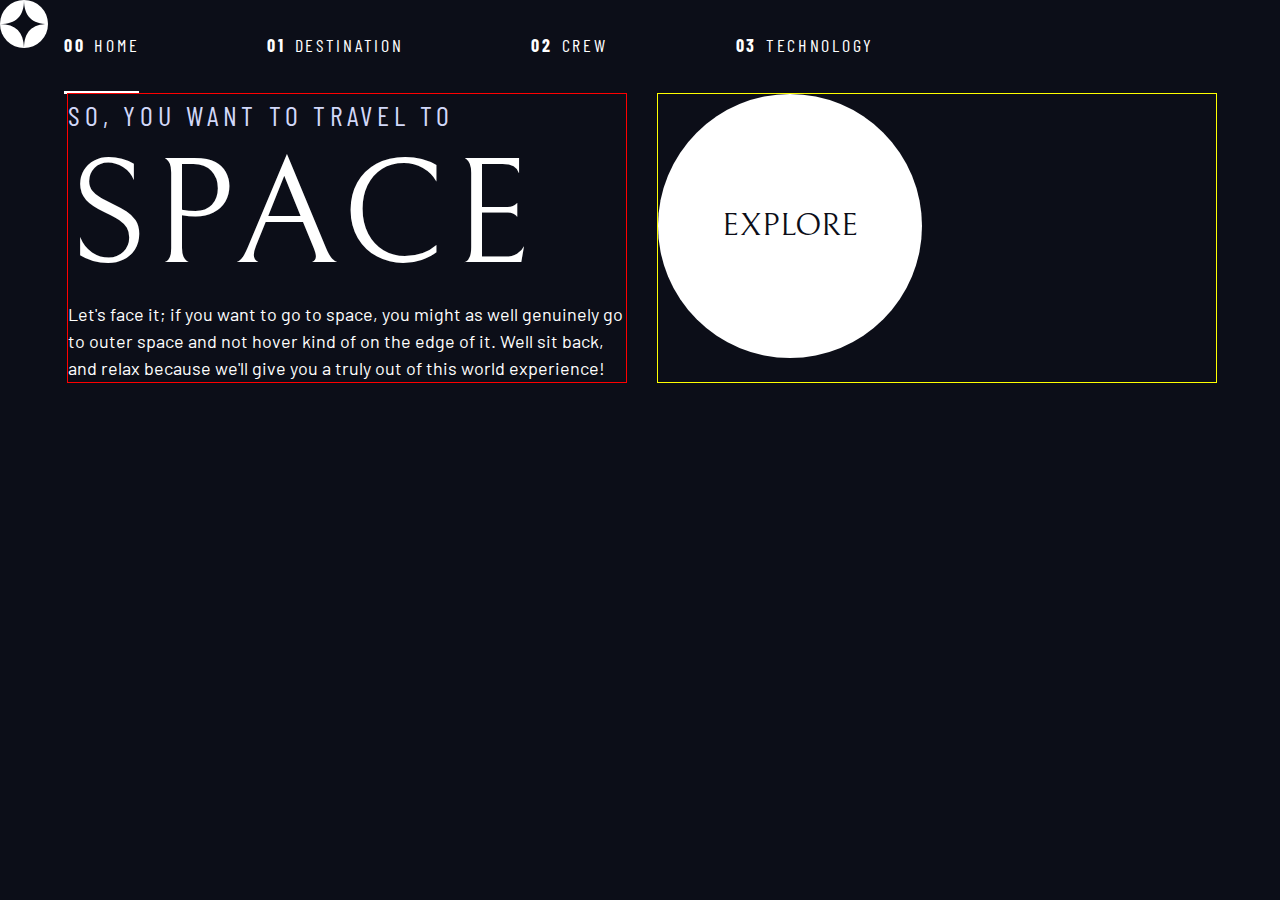
==== html/index.html @ 1556bab2 "Reorganize files" ====
<!DOCTYPE html>
<html lang="en">

<head>
    <meta charset="UTF-8">
    <meta name="viewport" content="width=device-width, initial-scale=1.0">
    <meta http-equiv="X-UA-Compatible" content="ie=edge">

    <!-- Favicon -->
    <link rel="icon" type="image/png" sizes="32x32" href="../assets/img/favicon-32x32.png">

    <!-- Google fonts -->
    <link rel="preconnect" href="https://fonts.googleapis.com">
    <link rel="preconnect" href="https://fonts.gstatic.com" crossorigin>
    <link
        href="https://fonts.googleapis.com/css2?family=Barlow+Condensed:wght@400;700&family=Bellefair&family=Barlow:wght@400;700&display=swap"
        rel="stylesheet">

    <!-- Our custom CSS -->
    <link rel="stylesheet" href="../assets/css/index.css">
    <title>Frontend Mentor | Space tourism website</title>
</head>

<body class="home">
    <header class="primary-header flex">
        <!-- logo -->
        <div>
            <img src="../assets/img/shared/logo.svg" alt="space tourism logo" class="logo">
        </div>

        <!-- navbar -->
        <nav>
            <ul class="primary-navigation underline-indicators flex">
                <li class="active"><a class="ff-sans-cond uppercase text-white letter-spacing-2"
                        href="index.html"><span>00</span>Home</a>
                <li><a class="ff-sans-cond uppercase text-white letter-spacing-2"
                        href="./destination.html"><span>01</span>Destination</a>
                <li><a class="ff-sans-cond uppercase text-white letter-spacing-2"
                        href="./crew.html"><span>02</span>Crew</a>
                <li><a class="ff-sans-cond uppercase text-white letter-spacing-2"
                        href="./technology.html"><span>03</span>Technology</a>
            </ul>
        </nav>
    </header>

    <!-- intro text -->
    <div class="grid-container">
        <div>
            <h1 class="text-light fs-500 ff-sans-cond uppercase letter-spacing-1">So, you want to travel to
                <span class="fs-900 ff-serif text-white">Space</span>
            </h1>
            <p>
                Let's face it; if you want to go to space, you might as well genuinely go to
                outer space and not hover kind of on the edge of it. Well sit back, and relax
                because we'll give you a truly out of this world experience!
            </p>
        </div>

        <!-- explore button -->
        <div>
            <a href="#" class="large-button uppercase ff-serif fs-600 text-dark bg-white">Explore</a>
        </div>
    </div>

    <script src="../assets/js/index.js"></script>
</body>

</html>
---- assets/css/index.css ----
/* ---------------------------- */
/* Custom properties ---------- */
/* ---------------------------- */
:root {
    /* colors */
    --clr-dark: 230 35% 7%;
    --clr-light: 231 77% 90%;
    --clr-white: 0 0% 100%;

    /* font-sizes */
    --fs-900: 9.375rem;
    --fs-800: 6.25rem;
    --fs-700: 3.5rem;
    --fs-600: 2rem;
    --fs-500: 1.75rem;
    --fs-400: 1.125rem;
    --fs-300: 1rem;
    --fs-200: 0.875rem;

    /* font-families */
    --ff-serif: "Bellefair", serif;
    --ff-sans-cond: "Barlow Condensed", sans-serif;
    --ff-sans-normal: "Barlow", sans-serif;
}

/* ---------------------------- */
/* Reset ---------------------- */
/* ---------------------------- */

/* https://piccalil.li/blog/a-modern-css-reset/ */

/* Box sizing */
*,
*::before,
*::after {
    box-sizing: border-box;
}

/* Reset margins */
body,
h1,
h2,
h3,
h4,
h5,
p,
figure,
picture {
    margin: 0;
}

h1,
h2,
h3,
h4,
h5,
h6,
p {
    font-weight: 400;
    font-family: 'Barlow';
    /* font-size: ; */
}

/* Reset body */
body {
    font-family: var(--ff-sans-normal);
    font-size: var(--fs-400);
    color: hsl(var(--clr-white));
    background-color: hsl(var(--clr-dark));
    line-height: 1.5;
    min-height: 100vh;
}

/* Reset images */
img,
picture {
    max-width: 100%;
    display: block;
}

/* Reset form elements */
input,
button,
textarea,
select {
    font: inherit;
}

/* Remove animations for people who've turned them off */
@media (prefers-reduced-motion: reduce) {

    *,
    *::before,
    *::after {
        animation-duration: 0.01ms !important;
        animation-iteration-count: 1 !important;
        transition-duration: 0.01ms !important;
        scroll-behavior: auto !important;
    }
}

/* ---------------------------- */
/* Utility classes ------------ */
/* ---------------------------- */

.flex {
    display: flex;
    gap: var(--gap, 1rem);
}

.grid {
    display: grid;
    gap: var(--gap, 1rem);
}

.flow>*:where(:not(:first-child)) {
    /* The above is the hidden pickering */
    margin-top: var(--flow-space, 1rem);
    /* outline: 1px solid red; */
}

.container {
    /* logical properties on the next 2 lines */
    padding-inline: 2em;
    margin-inline: auto;
    max-width: 80rem;
}

.grid-container {
    display: grid;
    column-gap: var(--container-gap, 2rem);
    grid-template-columns: minmax(2em, 1fr) repeat(2, minmax(0, 40rem)) minmax(2rem, 1fr);
}

.grid-container > *:first-child {
    grid-column: 2;
    outline: 1px solid red;
}

.grid-container > *:last-child {
    grid-column: 3;
    outline: 1px solid yellow;
}

.sr-only {
    position: absolute;
    width: 1px;
    height: 1px;
    padding: 0;
    margin: -1px;
    overflow: hidden;
    clip: rect(0, 0, 0, 0);
    /* added line */
    white-space: nowrap;
    border: 0;
}

.box {
    background: lightblue;
    padding: 3rem;
}

/* Colors */
.bg-dark {
    background-color: hsl(var(--clr-dark));
}

.bg-light {
    background-color: hsl(var(--clr-light));
}

.bg-white {
    background-color: hsl(var(--clr-white));
}

.text-dark {
    color: hsl(var(--clr-dark));
}

.text-light {
    color: hsl(var(--clr-light));
}

.text-white {
    color: hsl(var(--clr-white));
}

/* Typography */
.ff-serif {
    font-family: var(--ff-serif);
}

.ff-sans-cond {
    font-family: var(--ff-sans-cond);
}

.ff-sans-normal {
    font-family: var(--ff-sans-normal);
}

.letter-spacing-1 {
    letter-spacing: 4.75px;
}

.letter-spacing-2 {
    letter-spacing: 2.7px;
}

.letter-spacing-3 {
    letter-spacing: 2.35px;
}

.uppercase {
    text-transform: uppercase;
}

.fs-900 {
    font-size: var(--fs-900);
}

.fs-800 {
    font-size: var(--fs-800);
}

.fs-700 {
    font-size: var(--fs-700);
}

.fs-600 {
    font-size: var(--fs-600);
}

.fs-500 {
    font-size: var(--fs-500);
}

.fs-400 {
    font-size: var(--fs-400);
}

.fs-300 {
    font-size: var(--fs-300);
}

.fs-200 {
    font-size: var(--fs-200);
}


.fs-900,
.fs-800,
.fs-700,
.fs-600 {
    line-height: 1.1;
}

.numbered-title {
    font-family: var(--ff-sans-cond);
    font-size: var(--fs-500);
    text-transform: uppercase;
    letter-spacing: 4.72px;
}

.numbered-title>span {
    margin-right: .5rem;
    font-weight: 700;
    color: hsl(var(--clr-white) / .25)
}

/* ---------------------------- */
/* Components ----------------- */
/* ---------------------------- */
.large-button {
    position: relative;
    /* 0 top & bottom, 2em left & right */
    display: inline-grid;
    z-index: 1;
    place-items: center;
    padding: 0 2em;
    border-radius: 50%;
    /* Turns the button into a perfect square */
    aspect-ratio: 1;
    text-decoration: none;
}

.large-button::after {
    /* When using pseudo element, we always need the content like so */
    content: '';
    position: absolute;
    z-index: -1;
    background: hsl(var(--clr-white) / .15);
    width: 100%;
    height: 100%;
    border-radius: 50%;
    opacity: 0;
    transition: opacity 500ms linear, transform 500ms ease-in-out;
}

.large-button:hover::after,
.large-button:focus::after {
    opacity: 1;
    transform: scale(1.5);
}

.primary-navigation {
    --gap: 8rem;
    --underline-gap: 2rem;
    list-style: none;
    padding: 0;
    margin: 0;
}

.primary-navigation a {
    text-decoration: none;
}

.primary-navigation a>span {
    font-weight: 700;
    margin-right: .5em;
}

.underline-indicators>* {
    cursor: pointer;
    /* Select all chidren of the underline indicators */
    padding: var(--underline-gap, 1rem) 0;
    border: 0;
    border-bottom: .2rem solid hsl(var(--clr-white) / 0);
}

.underline-indicators>*:hover,
.underline-indicators>*:focus {
    border-color: hsl(var(--clr-white) / .5);
}

.underline-indicators>.active,
.underline-indicators>[aria-selected="true"] {
    color: hsl(var(--clr-white) / 1);
    border-color: hsl(var(--clr-white) / 1);
}

.tab-list {
    --gap: 2rem;
}

.dot-indicators>* {
    cursor: pointer;
    border: 0;
    border-radius: 50%;
    padding: .5em;
    background-color: hsl(var(--clr-white) / .25);
}

.dot-indicators>*:hover,
.dot-indicators>*:focus {
    background-color: hsl(var(--clr-white) / .5);
}

.dot-indicators>[aria-selected="true"] {
    background-color: hsl(var(--clr-white) / 1);
}

.number-indicators>* {
    cursor: pointer;
    border: 0.5;
    border-color: hsl(var(--clr-white) / .15);
    display: block;
    height: 3.5em;
    width: 3.5em;
    border-radius: 50%;
    padding: .5em;
    background-color: transparent;
    font-size: var(--fs-500);
}

.number-indicators>*:hover,
.number-indicators>*:focus {
    border-color: hsl(var(--clr-white) / 1);
    color: hsl(var(--clr-white));
}

.number-indicators>[aria-selected="true"] {
    background-color: hsl(var(--clr-white) / 1);
    color: hsl(var(--clr-dark));
}

.number-indicators>[aria-selected="false"] {
    color: hsl(var(--clr-white));
}
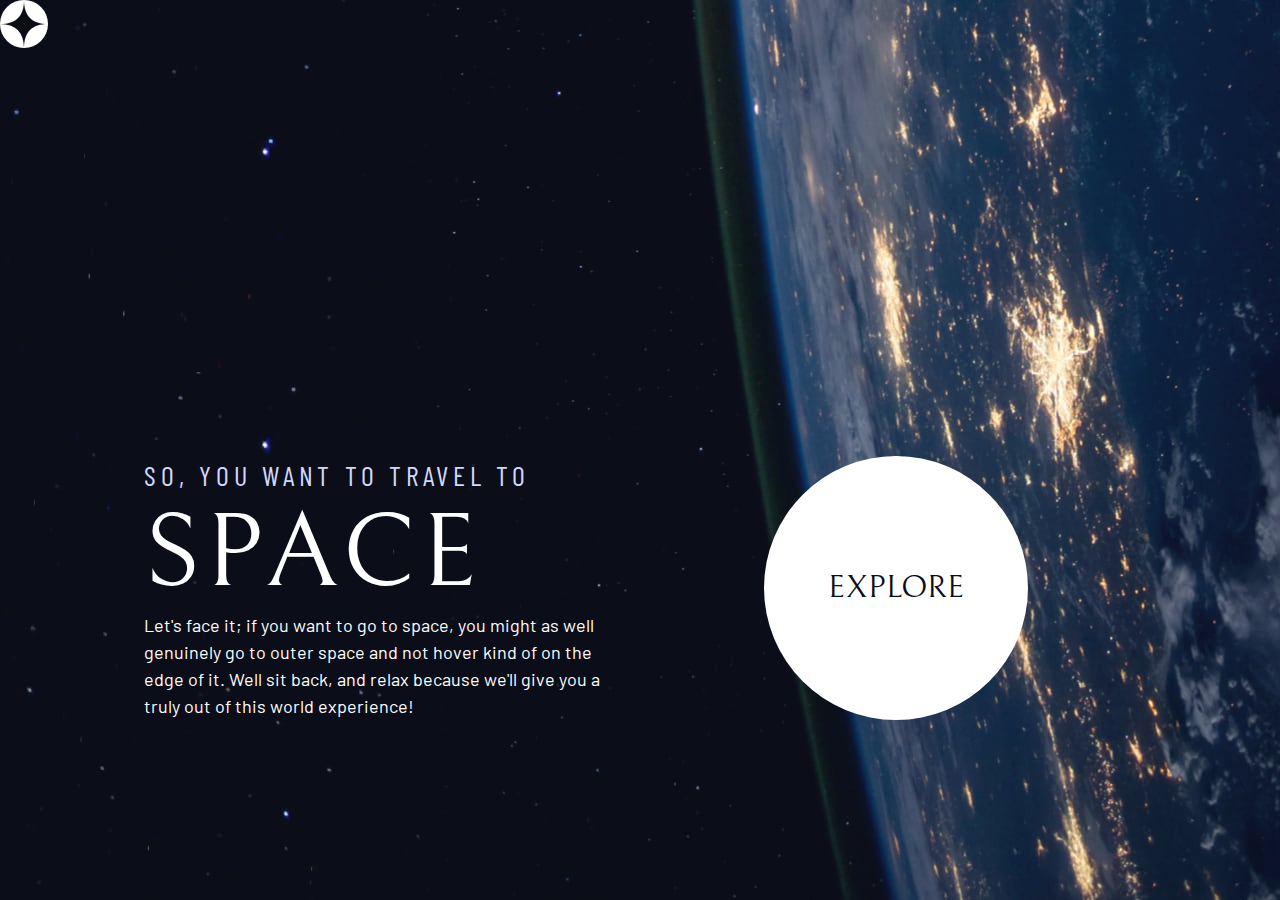
==== commit a7d4ab33: "Finish the homepage" ====
--- a/html/index.html
+++ b/html/index.html
@@ -29,7 +29,7 @@
         </div>
 
         <!-- navbar -->
-        <nav>
+        <!-- <nav>
             <ul class="primary-navigation underline-indicators flex">
                 <li class="active"><a class="ff-sans-cond uppercase text-white letter-spacing-2"
                         href="index.html"><span>00</span>Home</a>
@@ -40,14 +40,14 @@
                 <li><a class="ff-sans-cond uppercase text-white letter-spacing-2"
                         href="./technology.html"><span>03</span>Technology</a>
             </ul>
-        </nav>
+        </nav> -->
     </header>
 
     <!-- intro text -->
-    <div class="grid-container">
+    <div class="grid-container grid-container--home">
         <div>
             <h1 class="text-light fs-500 ff-sans-cond uppercase letter-spacing-1">So, you want to travel to
-                <span class="fs-900 ff-serif text-white">Space</span>
+                <span class="d-block fs-900 ff-serif text-white">Space</span>
             </h1>
             <p>
                 Let's face it; if you want to go to space, you might as well genuinely go to
--- a/assets/css/index.css
+++ b/assets/css/index.css
@@ -1,6 +1,7 @@
 /* ---------------------------- */
 /* Custom properties ---------- */
 /* ---------------------------- */
+
 :root {
     /* colors */
     --clr-dark: 230 35% 7%;
@@ -8,12 +9,12 @@
     --clr-white: 0 0% 100%;
 
     /* font-sizes */
-    --fs-900: 9.375rem;
-    --fs-800: 6.25rem;
-    --fs-700: 3.5rem;
-    --fs-600: 2rem;
+    --fs-900: clamp(5rem, 7vw + 1rem, 9.375rem);
+    --fs-800: 3.5rem;
+    --fs-700: 1.5rem;
+    --fs-600: 1rem;
     --fs-500: 1.75rem;
-    --fs-400: 1.125rem;
+    --fs-400: 0.9375rem;
     --fs-300: 1rem;
     --fs-200: 0.875rem;
 
@@ -21,6 +22,25 @@
     --ff-serif: "Bellefair", serif;
     --ff-sans-cond: "Barlow Condensed", sans-serif;
     --ff-sans-normal: "Barlow", sans-serif;
+}
+
+@media (min-width: 35em) {
+    :root {
+        --fs-800: 5rem;
+        --fs-700: 2.5rem;
+        --fs-600: 1.5rem;
+        --fs-400: 1rem;
+    }
+}
+
+@media (min-width: 45em) {
+    :root {
+        /* font-sizes */
+        --fs-800: 6.25rem;
+        --fs-700: 3.5rem;
+        --fs-600: 2rem;
+        --fs-400: 1.125rem;
+    }
 }
 
 /* ---------------------------- */
@@ -57,7 +77,7 @@
 h6,
 p {
     font-weight: 400;
-    font-family: 'Barlow';
+    /* font-family: 'Barlow'; */
     /* font-size: ; */
 }
 
@@ -69,6 +89,8 @@
     background-color: hsl(var(--clr-dark));
     line-height: 1.5;
     min-height: 100vh;
+    display: grid;
+    grid-template-rows: min-content 1fr;
 }
 
 /* Reset images */
@@ -103,6 +125,8 @@
 /* Utility classes ------------ */
 /* ---------------------------- */
 
+/* general */
+
 .flex {
     display: flex;
     gap: var(--gap, 1rem);
@@ -111,6 +135,10 @@
 .grid {
     display: grid;
     gap: var(--gap, 1rem);
+}
+
+.d-block {
+    display: block;
 }
 
 .flow>*:where(:not(:first-child)) {
@@ -127,20 +155,47 @@
 }
 
 .grid-container {
+    text-align: center;
+    /* border: 5px solid limegreen; */
     display: grid;
-    column-gap: var(--container-gap, 2rem);
-    grid-template-columns: minmax(2em, 1fr) repeat(2, minmax(0, 40rem)) minmax(2rem, 1fr);
-}
-
-.grid-container > *:first-child {
-    grid-column: 2;
+    place-items: center;
+    padding-inline: 1rem;
+}
+
+.grid-container * {
+    max-width: 50ch;
+}
+
+@media (min-width: 45em) {
+    .grid-container {
+        text-align: left;
+        column-gap: var(--container-gap, 2rem);
+        grid-template-columns: minmax(1rem, 1fr) repeat(2, minmax(0, 30rem)) minmax(1rem, 1fr);
+    }
+
+    .grid-container>*:first-child {
+        grid-column: 2;
+        /* outline: 1px solid red; */
+    }
+
+    .grid-container>*:last-child {
+        grid-column: 3;
+        /* outline: 1px solid yellow; */
+    }
+
+    .grid-container--home {
+        padding-bottom: max(6rem, 20vh);
+        align-items: end;
+    }
+}
+
+/* .grid-container>*:first-child {
     outline: 1px solid red;
 }
 
-.grid-container > *:last-child {
-    grid-column: 3;
+.grid-container>*:last-child {
     outline: 1px solid yellow;
-}
+} */
 
 .sr-only {
     position: absolute;
@@ -270,7 +325,9 @@
 /* ---------------------------- */
 /* Components ----------------- */
 /* ---------------------------- */
+
 .large-button {
+    font-size: 2rem;
     position: relative;
     /* 0 top & bottom, 2em left & right */
     display: inline-grid;
@@ -385,4 +442,31 @@
 
 .number-indicators>[aria-selected="false"] {
     color: hsl(var(--clr-white));
+}
+
+/* ---------------------------- */
+/* Page specific background --- */
+/* ---------------------------- */
+
+body {
+    background-size: cover;
+    background-position: bottom center;
+}
+
+/* home */
+.home {
+    background-image: url(../img/home/background-home-mobile.jpg);
+}
+
+@media (min-width: 35rem) {
+    .home {
+        background-position: center center;
+        background-image: url(../img/home/background-home-tablet.jpg);
+    }
+}
+
+@media (min-width: 45rem) {
+    .home {
+        background-image: url(../img/home/background-home-desktop.jpg);
+    }
 }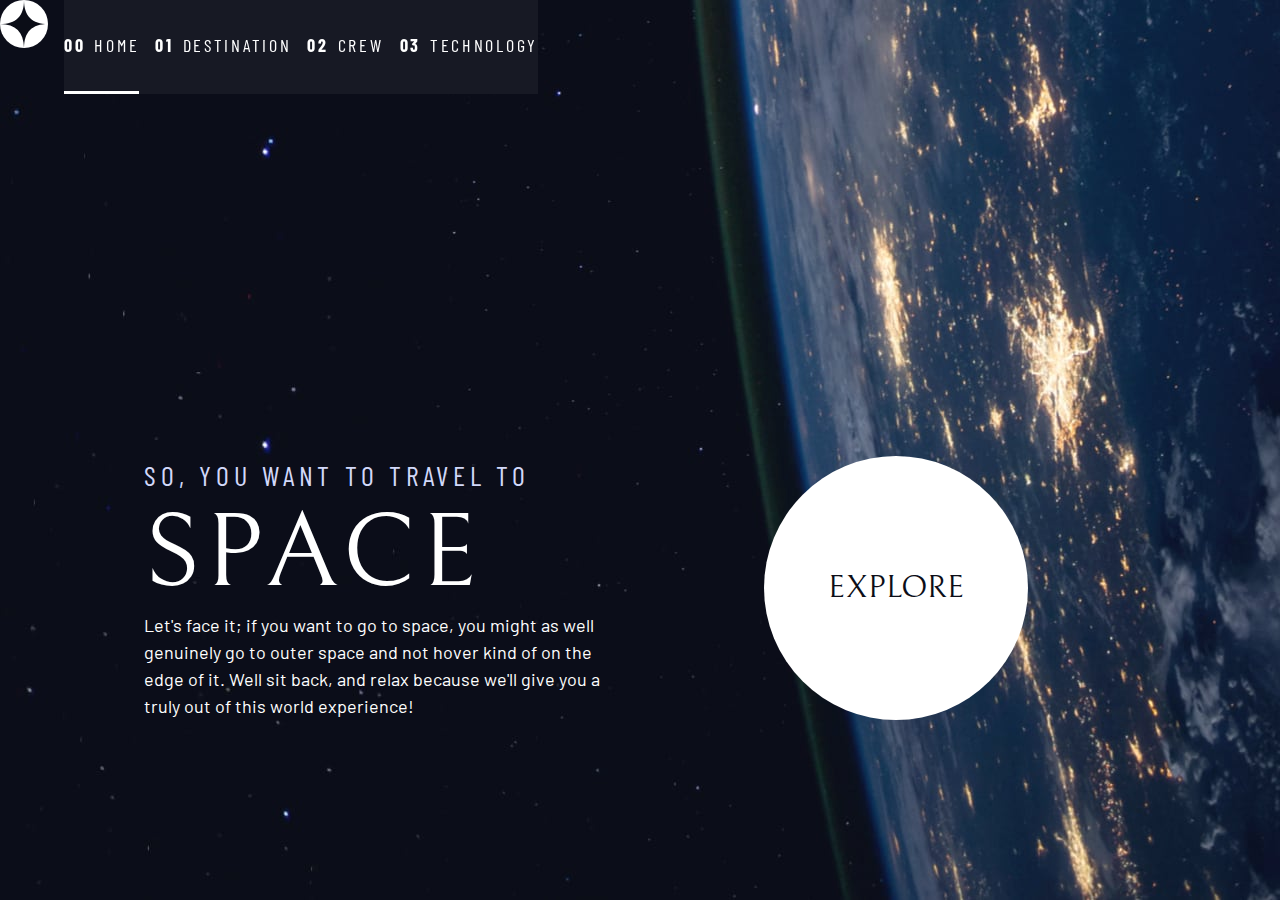
==== commit d529817f: "Finish Navbar UI" ====
--- a/html/index.html
+++ b/html/index.html
@@ -28,9 +28,13 @@
             <img src="../assets/img/shared/logo.svg" alt="space tourism logo" class="logo">
         </div>
 
+        <!-- hamburger menu button -->
+        <button class="mobile-nav-toggle" aria-controls="primary-navigation">
+            <span class="sr-only" aria-expanded="false">Menu</span>
+        </button>
         <!-- navbar -->
-        <!-- <nav>
-            <ul class="primary-navigation underline-indicators flex">
+        <nav>
+            <ul id="primary-navigation" class="primary-navigation underline-indicators flex">
                 <li class="active"><a class="ff-sans-cond uppercase text-white letter-spacing-2"
                         href="index.html"><span>00</span>Home</a>
                 <li><a class="ff-sans-cond uppercase text-white letter-spacing-2"
@@ -40,7 +44,7 @@
                 <li><a class="ff-sans-cond uppercase text-white letter-spacing-2"
                         href="./technology.html"><span>03</span>Technology</a>
             </ul>
-        </nav> -->
+        </nav>
     </header>
 
     <!-- intro text -->
--- a/assets/css/index.css
+++ b/assets/css/index.css
@@ -91,6 +91,7 @@
     min-height: 100vh;
     display: grid;
     grid-template-rows: min-content 1fr;
+    overflow-x: hidden;
 }
 
 /* Reset images */
@@ -360,11 +361,56 @@
 }
 
 .primary-navigation {
-    --gap: 8rem;
+    /* This selector should be written before media query.
+       Otherwise, it will be overriden by the following media query in this case */
     --underline-gap: 2rem;
     list-style: none;
     padding: 0;
     margin: 0;
+    background: hsl(var(--clr-dark) / 0.95);
+}
+
+@supports(backdrop-filter: blur(1rem)) {
+    .primary-navigation {
+        background: hsl(var(--clr-white) / 0.05);
+        backdrop-filter: blur(1.5rem);
+    }
+}
+
+.mobile-nav-toggle {
+    display: none;
+}
+
+@media (max-width: 35rem) {
+    .primary-navigation {
+        --underline-gap: 1rem;
+        position: fixed;
+        z-index: 1000;
+        inset: 0 0 0 30%;
+        list-style: none;
+        padding: min(20rem, 15vh) 2rem;
+        margin: 0;
+        flex-direction: column;
+        transform: translateX(100%);
+    }
+
+    .mobile-nav-toggle {
+        display: block;
+        position: absolute;
+        z-index: 2000;
+        right: 1rem;
+        top: 2rem;
+        background: transparent;
+        background-image: url(../img/shared/icon-hamburger.svg);
+        background-repeat: no-repeat;
+        width: 1.5rem;
+        aspect-ratio: 1;
+        border: 0;
+    }
+
+    .primary-navigation.underline-indicators>.active {
+        border: 0;
+    }
 }
 
 .primary-navigation a {
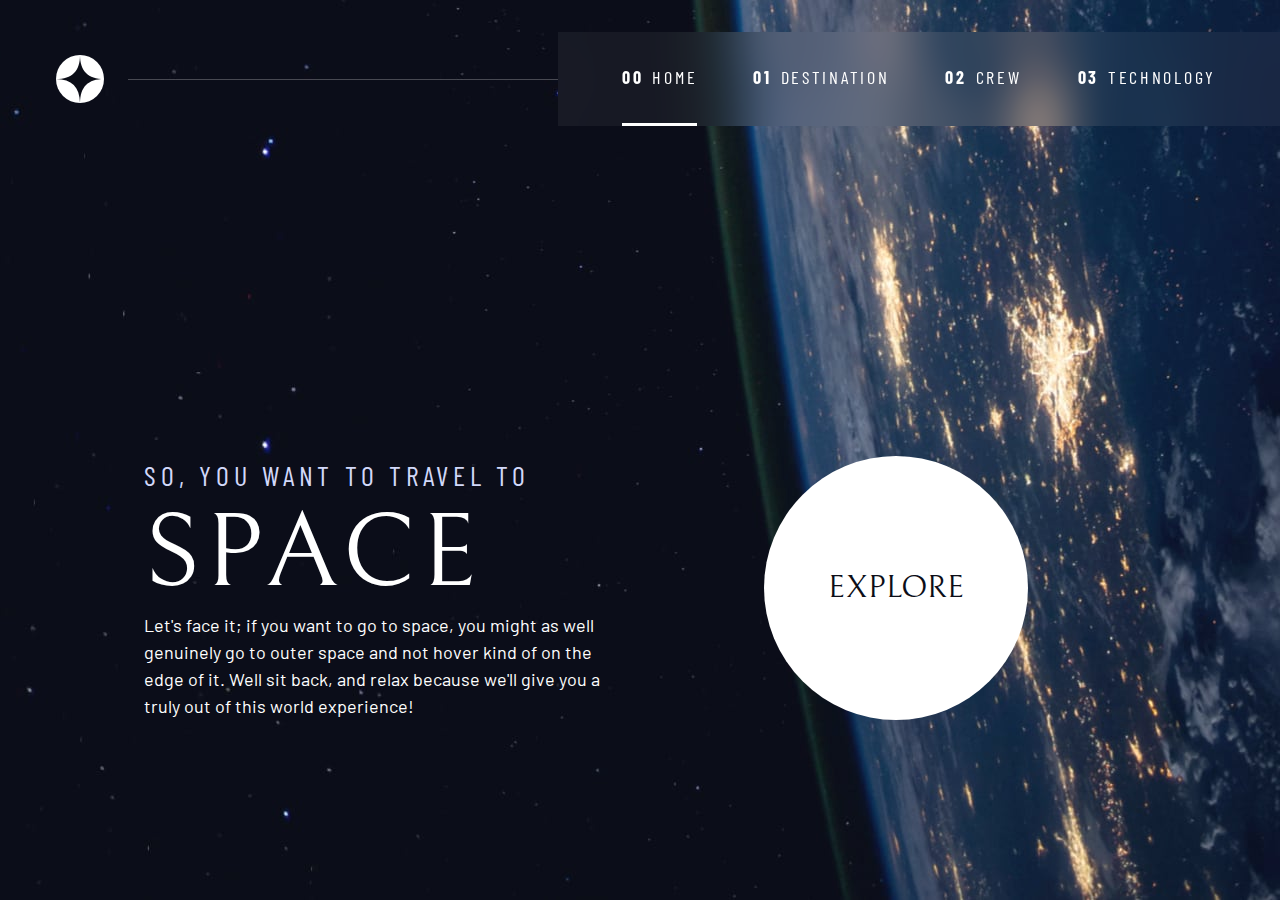
==== commit c3dc55d2: "Complete the navigation" ====
--- a/html/index.html
+++ b/html/index.html
@@ -19,9 +19,13 @@
     <!-- Our custom CSS -->
     <link rel="stylesheet" href="../assets/css/index.css">
     <title>Frontend Mentor | Space tourism website</title>
+
+    <!-- JavaScript file -->
+    <script src="../assets/js/index.js" defer></script>
 </head>
 
 <body class="home">
+    <a class="skip-to-content" href="#main">Skip to content</a>
     <header class="primary-header flex">
         <!-- logo -->
         <div>
@@ -32,23 +36,27 @@
         <button class="mobile-nav-toggle" aria-controls="primary-navigation">
             <span class="sr-only" aria-expanded="false">Menu</span>
         </button>
+
         <!-- navbar -->
         <nav>
-            <ul id="primary-navigation" class="primary-navigation underline-indicators flex">
+            <ul id="primary-navigation" data-visible="false" class="primary-navigation underline-indicators flex">
                 <li class="active"><a class="ff-sans-cond uppercase text-white letter-spacing-2"
-                        href="index.html"><span>00</span>Home</a>
+                        href="index.html"><span aria-hidden="true">00</span>Home</a>
                 <li><a class="ff-sans-cond uppercase text-white letter-spacing-2"
-                        href="./destination.html"><span>01</span>Destination</a>
+                        href="./destination.html"><span aria-hidden="true">01</span>Destination</a>
                 <li><a class="ff-sans-cond uppercase text-white letter-spacing-2"
-                        href="./crew.html"><span>02</span>Crew</a>
+                        href="./crew.html"><span aria-hidden="true">02</span>Crew</a>
                 <li><a class="ff-sans-cond uppercase text-white letter-spacing-2"
-                        href="./technology.html"><span>03</span>Technology</a>
+                        href="./technology.html"><span aria-hidden="true">03</span>Technology</a>
             </ul>
         </nav>
+
+        <!-- my ::after goes here -->
     </header>
 
     <!-- intro text -->
-    <div class="grid-container grid-container--home">
+    <main id="main" class="grid-container grid-container--home">
+        <!-- intro text -->
         <div>
             <h1 class="text-light fs-500 ff-sans-cond uppercase letter-spacing-1">So, you want to travel to
                 <span class="d-block fs-900 ff-serif text-white">Space</span>
@@ -64,9 +72,8 @@
         <div>
             <a href="#" class="large-button uppercase ff-serif fs-600 text-dark bg-white">Explore</a>
         </div>
-    </div>
+    </main>
 
-    <script src="../assets/js/index.js"></script>
 </body>
 
 </html>--- a/assets/css/index.css
+++ b/assets/css/index.css
@@ -209,6 +209,21 @@
     /* added line */
     white-space: nowrap;
     border: 0;
+}
+
+.skip-to-content {
+    position: absolute;
+    z-index: 9999;
+    background: hsl(var(--clr-white));
+    color: hsl(var(--clr-dark));
+    padding: .5em 1em;
+    margin-inline: auto;
+    transform: translateY(-100%);
+    transition: transform 250ms ease-in;
+}
+
+.skip-to-content:focus {
+    transform: translateY(0);
 }
 
 .box {
@@ -360,14 +375,34 @@
     transform: scale(1.5);
 }
 
+/* primary-header */
+.logo {
+    margin: 1.5rem clamp(1.5rem, 5vw, 3.5rem);
+}
+
+.primary-header {
+    justify-content: space-between;
+    align-items: center;
+}
+
 .primary-navigation {
     /* This selector should be written before media query.
        Otherwise, it will be overriden by the following media query in this case */
+    --gap: clamp(1.5rem, 7vw, 3.5rem);
     --underline-gap: 2rem;
     list-style: none;
     padding: 0;
     margin: 0;
     background: hsl(var(--clr-dark) / 0.95);
+}
+
+.primary-navigation a {
+    text-decoration: none;
+}
+
+.primary-navigation a>span {
+    font-weight: 700;
+    margin-right: .5em;
 }
 
 @supports(backdrop-filter: blur(1rem)) {
@@ -392,6 +427,11 @@
         margin: 0;
         flex-direction: column;
         transform: translateX(100%);
+        transition: transform 500ms ease-in-out;
+    }
+
+    .primary-navigation[data-visible="true"] {
+        transform: translateX(0);
     }
 
     .mobile-nav-toggle {
@@ -408,18 +448,51 @@
         border: 0;
     }
 
+    .mobile-nav-toggle[aria-expanded="true"] {
+        background-image: url(../img/shared/icon-close.svg)
+    }
+
+    .mobile-nav-toggle:focus-visible {
+        outline: 5px solid white;
+        outline-offset: 5px;
+    }
+
     .primary-navigation.underline-indicators>.active {
         border: 0;
     }
 }
 
-.primary-navigation a {
-    text-decoration: none;
-}
-
-.primary-navigation a>span {
-    font-weight: 700;
-    margin-right: .5em;
+@media (min-width: 35em) {
+    .primary-navigation {
+        padding-inline: clamp(3rem, 5vw, 7rem);
+    }
+}
+
+@media (min-width: 35em) and (max-width: 44.999em) {
+    .primary-navigation a>span {
+        display: none;
+    }
+}
+
+@media (min-width: 45em) {
+    .primary-header::after {
+        content: '';
+        display: block;
+        position: relative;
+        height: 1px;
+        width: 100%;
+        margin-right: -2.5rem;
+        background: hsl(var(--clr-white) / .25);
+        order: 1;
+    }
+
+    nav {
+        order: 2;
+    }
+
+    .primary-navigation {
+        margin-block: 2rem;
+    }
 }
 
 .underline-indicators>* {
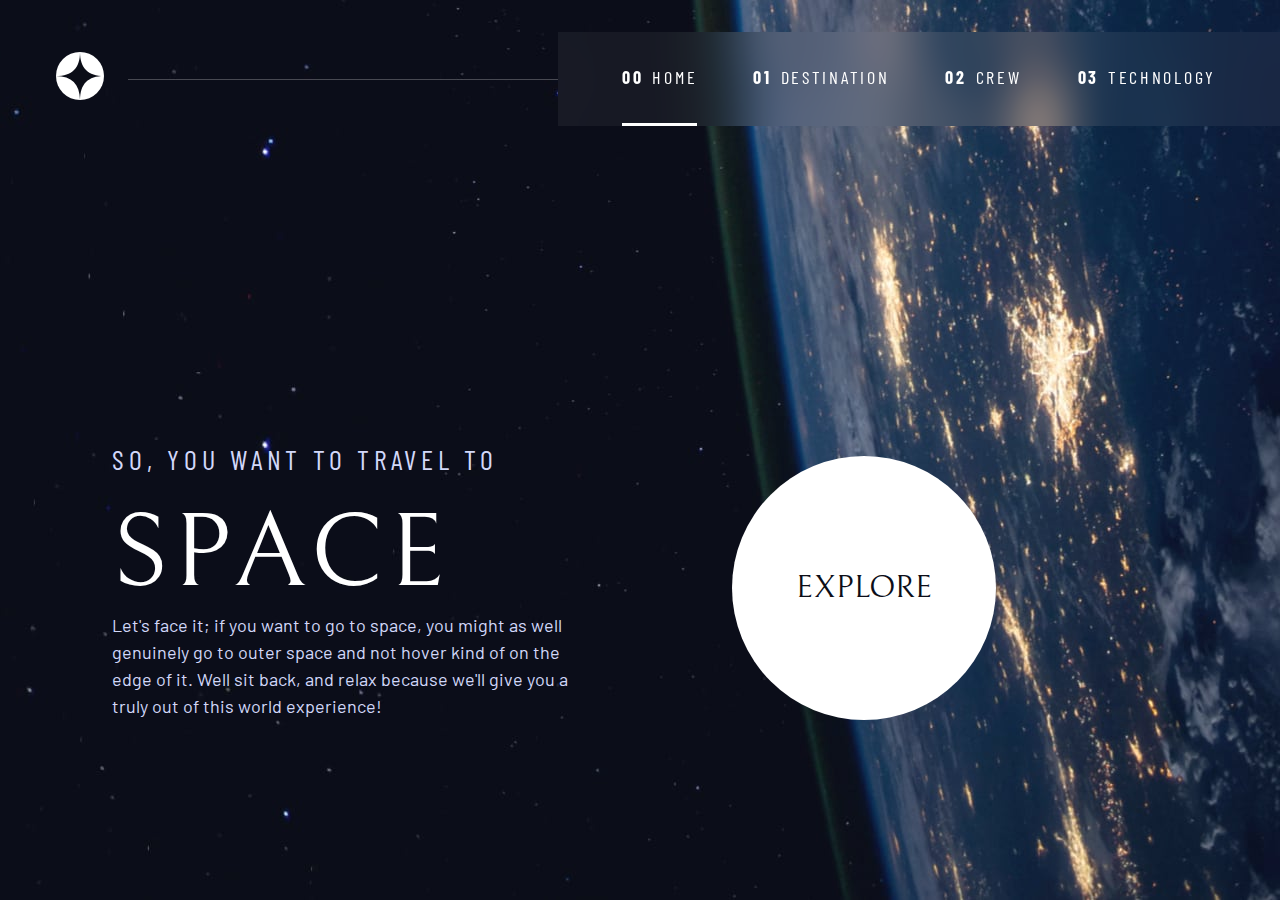
==== commit 24778c38: "Add technology page" ====
--- a/html/index.html
+++ b/html/index.html
@@ -61,7 +61,7 @@
             <h1 class="text-light fs-500 ff-sans-cond uppercase letter-spacing-1">So, you want to travel to
                 <span class="d-block fs-900 ff-serif text-white">Space</span>
             </h1>
-            <p>
+            <p class="text-light">
                 Let's face it; if you want to go to space, you might as well genuinely go to
                 outer space and not hover kind of on the edge of it. Well sit back, and relax
                 because we'll give you a truly out of this world experience!
@@ -70,7 +70,7 @@
 
         <!-- explore button -->
         <div>
-            <a href="#" class="large-button uppercase ff-serif fs-600 text-dark bg-white">Explore</a>
+            <a href="./destination.html" class="large-button uppercase ff-serif fs-600 text-dark bg-white">Explore</a>
         </div>
     </main>
 
--- a/assets/css/index.css
+++ b/assets/css/index.css
@@ -13,7 +13,7 @@
     --fs-800: 3.5rem;
     --fs-700: 1.5rem;
     --fs-600: 1rem;
-    --fs-500: 1.75rem;
+    --fs-500: 1rem;
     --fs-400: 0.9375rem;
     --fs-300: 1rem;
     --fs-200: 0.875rem;
@@ -29,6 +29,7 @@
         --fs-800: 5rem;
         --fs-700: 2.5rem;
         --fs-600: 1.5rem;
+        --fs-500: 1.25rem;
         --fs-400: 1rem;
     }
 }
@@ -39,6 +40,7 @@
         --fs-800: 6.25rem;
         --fs-700: 3.5rem;
         --fs-600: 2rem;
+        --fs-500: 1.75rem;
         --fs-400: 1.125rem;
     }
 }
@@ -98,7 +100,10 @@
 img,
 picture {
     max-width: 100%;
-    display: block;
+    /* display: block;  */
+    /* Since we use the hidden html attribute for picture, the above line needs to be commented out.
+       The reason is hidden gets very easily overwritten by CSS if we have something like display inline/inline-block, 
+       or anything display-related in the CSS, hidden won't work  */
 }
 
 /* Reset form elements */
@@ -127,7 +132,6 @@
 /* ---------------------------- */
 
 /* general */
-
 .flex {
     display: flex;
     gap: var(--gap, 1rem);
@@ -140,12 +144,17 @@
 
 .d-block {
     display: block;
+    padding-top: 1rem;
 }
 
 .flow>*:where(:not(:first-child)) {
     /* The above is the hidden pickering */
     margin-top: var(--flow-space, 1rem);
     /* outline: 1px solid red; */
+}
+
+.flow--space-small {
+    --flow-space: .5rem;
 }
 
 .container {
@@ -154,49 +163,6 @@
     margin-inline: auto;
     max-width: 80rem;
 }
-
-.grid-container {
-    text-align: center;
-    /* border: 5px solid limegreen; */
-    display: grid;
-    place-items: center;
-    padding-inline: 1rem;
-}
-
-.grid-container * {
-    max-width: 50ch;
-}
-
-@media (min-width: 45em) {
-    .grid-container {
-        text-align: left;
-        column-gap: var(--container-gap, 2rem);
-        grid-template-columns: minmax(1rem, 1fr) repeat(2, minmax(0, 30rem)) minmax(1rem, 1fr);
-    }
-
-    .grid-container>*:first-child {
-        grid-column: 2;
-        /* outline: 1px solid red; */
-    }
-
-    .grid-container>*:last-child {
-        grid-column: 3;
-        /* outline: 1px solid yellow; */
-    }
-
-    .grid-container--home {
-        padding-bottom: max(6rem, 20vh);
-        align-items: end;
-    }
-}
-
-/* .grid-container>*:first-child {
-    outline: 1px solid red;
-}
-
-.grid-container>*:last-child {
-    outline: 1px solid yellow;
-} */
 
 .sr-only {
     position: absolute;
@@ -317,7 +283,6 @@
     font-size: var(--fs-200);
 }
 
-
 .fs-900,
 .fs-800,
 .fs-700,
@@ -325,6 +290,7 @@
     line-height: 1.1;
 }
 
+/* number title */
 .numbered-title {
     font-family: var(--ff-sans-cond);
     font-size: var(--fs-500);
@@ -385,6 +351,7 @@
     align-items: center;
 }
 
+/* primary navigation */
 .primary-navigation {
     /* This selector should be written before media query.
        Otherwise, it will be overriden by the following media query in this case */
@@ -495,12 +462,18 @@
     }
 }
 
+.tab-list {
+    --gap: 2rem;
+}
+
+/* underline indicators */
 .underline-indicators>* {
     cursor: pointer;
     /* Select all chidren of the underline indicators */
-    padding: var(--underline-gap, 1rem) 0;
+    padding: var(--underline-gap, .75rem) 0;
     border: 0;
     border-bottom: .2rem solid hsl(var(--clr-white) / 0);
+    background-color: transparent;
 }
 
 .underline-indicators>*:hover,
@@ -514,10 +487,7 @@
     border-color: hsl(var(--clr-white) / 1);
 }
 
-.tab-list {
-    --gap: 2rem;
-}
-
+/* dot indicator */
 .dot-indicators>* {
     cursor: pointer;
     border: 0;
@@ -535,17 +505,20 @@
     background-color: hsl(var(--clr-white) / 1);
 }
 
+/* number indicators */
 .number-indicators>* {
     cursor: pointer;
     border: 0.5;
     border-color: hsl(var(--clr-white) / .15);
-    display: block;
-    height: 3.5em;
-    width: 3.5em;
+    display: flex;
+    height: 3em;
+    width: 3em;
     border-radius: 50%;
-    padding: .5em;
+    padding: .7em;
     background-color: transparent;
     font-size: var(--fs-500);
+    justify-content: space-evenly;
+    margin-bottom: .5em;
 }
 
 .number-indicators>*:hover,
@@ -563,6 +536,14 @@
     color: hsl(var(--clr-white));
 }
 
+@media (min-width: 35em) {}
+
+@media (min-width: 45em) {
+    .number-indicators {
+        display: grid;
+    }
+}
+
 /* ---------------------------- */
 /* Page specific background --- */
 /* ---------------------------- */
@@ -588,4 +569,325 @@
     .home {
         background-image: url(../img/home/background-home-desktop.jpg);
     }
+}
+
+/* destination */
+.destination {
+    background-image: url(../img/destination/background-destination-mobile.jpg);
+}
+
+@media (min-width: 35rem) {
+    .destination {
+        background-position: center center;
+        background-image: url(../img/destination/background-destination-tablet.jpg);
+    }
+}
+
+@media (min-width: 45rem) {
+    .destination {
+        background-image: url(../img/destination/background-destination-desktop.jpg);
+    }
+}
+
+/* crew */
+.crew {
+    background-image: url(../img/crew/background-crew-mobile.jpg);
+}
+
+@media (min-width: 35rem) {
+    .crew {
+        background-position: center center;
+        background-image: url(../img/crew/background-crew-tablet.jpg);
+    }
+}
+
+@media (min-width: 45rem) {
+    .crew {
+        background-image: url(../img/crew/background-crew-desktop.jpg);
+    }
+}
+
+/* technology */
+.technology {
+    background-image: url(../img/technology/background-technology-mobile.jpg);
+}
+
+@media (min-width: 35rem) {
+    .technology {
+        background-position: center center;
+        background-image: url(../img/technology/background-technology-tablet.jpg);
+    }
+}
+
+@media (min-width: 45rem) {
+    .technology {
+        background-image: url(../img/technology/background-technology-desktop.jpg);
+    }
+}
+
+/* ---------------------------- */
+/* Layouts -------------------- */
+/* ---------------------------- */
+
+.grid-container {
+    text-align: center;
+    display: grid;
+    place-items: center;
+    padding-inline: 1rem;
+    padding-bottom: 4rem;
+}
+
+.grid-container p:not([class]) {
+    max-width: 50ch;
+}
+
+.numbered-title {
+    grid-area: title;
+}
+
+/* destination layout */
+.grid-container--destination {
+    --flow-space: 2rem;
+    grid-template-areas:
+        'title'
+        'image'
+        'tabs'
+        'content';
+}
+
+.grid-container--destination>picture {
+    grid-area: image;
+    max-width: 60%;
+    align-self: start;
+}
+
+.grid-container--destination>.tab-list {
+    grid-area: tabs;
+}
+
+.grid-container--destination>.destination-info {
+    grid-area: content;
+}
+
+.destination-meta {
+    flex-direction: column;
+    border-top: 1px solid hsl(var(--clr-white) / .1);
+    padding-top: 2.5rem;
+    margin-top: 2.5rem;
+}
+
+.destination-meta p {
+    font-size: 1.75rem;
+}
+
+/* crew layout */
+.grid-container--crew {
+    --flow-space: 2rem;
+    grid-template-areas:
+        'title'
+        'image'
+        'tabs'
+        'content';
+}
+
+.grid-container--crew>picture {
+    grid-area: image;
+    max-width: 60%;
+    border-bottom: 1px solid hsl(var(--clr-white) / .1);
+}
+
+.grid-container--crew>.dot-indicators {
+    grid-area: tabs;
+}
+
+.grid-container--crew>.crew-details {
+    grid-area: content;
+}
+
+.crew-details h2 {
+    color: hsl(var(--clr-white) / .5);
+    /* Using "opacity: .5;" would give you the same effect */
+}
+
+@media (min-width: 35em) {
+    .numbered-title {
+        justify-self: start;
+        margin-top: 2rem;
+    }
+
+    .destination-meta {
+        flex-direction: row;
+        justify-content: space-evenly;
+    }
+
+    .grid-container--crew {
+        padding-bottom: 0;
+        grid-template-areas:
+            'title'
+            'content'
+            'tabs'
+            'image';
+    }
+}
+
+@media (min-width: 45em) {
+    .grid-container {
+        text-align: left;
+        column-gap: var(--container-gap, 2rem);
+        /* grid-template-columns: minmax(1rem, 1fr) repeat(2, minmax(0, 30rem)) minmax(1rem, 1fr); */
+        grid-template-columns: minmax(1rem, 0.5fr) repeat(2, minmax(0, 30rem)) minmax(1rem, 1fr);
+    }
+
+    .grid-container--home {
+        padding-bottom: max(6rem, 20vh);
+        align-items: end;
+    }
+
+    .grid-container--home>*:first-child {
+        grid-column: 2;
+    }
+
+    .grid-container--home>*:last-child {
+        grid-column: 3;
+    }
+
+    .grid-container--destination {
+        justify-items: start;
+        align-content: start;
+        grid-template-areas:
+            '. title title .'
+            '. image tabs .'
+            '. image content .';
+    }
+
+    .grid-container--destination>picture {
+        max-width: 90%;
+    }
+
+    .destination-meta {
+        --gap: min(6vw, 6rem);
+        justify-content: start;
+    }
+
+    .grid-container--crew {
+        grid-template-columns: minmax(1rem, 0.5fr) minmax(0, 37rem) minmax(0, 23rem) minmax(1rem, 1fr);
+        justify-items: start;
+        grid-template-areas:
+            '. title title .'
+            '. content image .'
+            '. tabs image .';
+    }
+
+    /* .grid-container--crew>.dot-indicators {
+        justify-self: start;
+    } */
+
+    .grid-container--crew>picture {
+        grid-column: span 2;
+        align-self: end;
+        max-width: 100%;
+    }
+}
+
+/* technology layout */
+.grid-container--technology {
+    --flow-space: 2rem;
+    grid-template-areas:
+        'title'
+        'image'
+        'tabs'
+        'content';
+    padding-inline: 0;
+}
+
+.grid-container--technology>picture {
+    grid-area: image;
+}
+
+.grid-container--technology>.number-indicators {
+    grid-area: tabs;
+}
+
+.grid-container--technology>.technology-details {
+    grid-area: content;
+    padding-inline: 2rem;
+}
+
+.grid-container--technology #vehicle-portrait,
+#capsule-portrait,
+#spaceport-portrait {
+    display: none;
+}
+
+@media (min-width: 35em) {
+    .grid-container--technology>.numbered-title {
+        padding-left: 1rem;
+    }
+
+    .grid-container--technology>.technology-details {
+        grid-area: content;
+        padding-inline: 9rem;
+        padding-bottom: 5rem;
+    }
+
+    .technology-details {
+        flex-direction: row;
+        justify-content: space-evenly;
+    }
+
+    .grid-container--technology {
+        padding-bottom: 0;
+        grid-template-areas:
+            'title'
+            'image'
+            'tabs'
+            'content';
+    }
+
+    .grid-container--technology #vehicle-portrait,
+    #capsule-portrait,
+    #spaceport-portrait {
+        display: none;
+    }
+}
+
+@media (min-width: 45em) {
+    .grid-container--technology {
+        padding-inline-start: 0.5rem;
+        grid-template-columns: minmax(1rem, 0.5fr) minmax(0, 6rem) minmax(0, 35rem) minmax(0, 20rem) minmax(1rem, 1fr);
+        grid-template-areas:
+            '. title title title .'
+            '. tabs content image .';
+        justify-items: end;
+        align-content: end;
+    }
+
+    .technology-details {
+        justify-content: start;
+    }
+
+    .grid-container--technology>.technology-details {
+        grid-area: content;
+        padding-left: 1.5rem;
+        padding-right: 0rem;
+    }
+
+    .grid-container--technology>picture {
+        grid-column: span 2;
+        align-self: end;
+        max-width: 85%;
+        padding-bottom: 5rem;
+    }
+
+    .grid-container--technology #vehicle-landscape,
+    #capsule-landscape,
+    #spaceport-landscape {
+        display: none;
+    }
+
+    .grid-container--technology #vehicle-portrait,
+    #capsule-portrait,
+    #spaceport-portrait {
+        display: block;
+    }
 }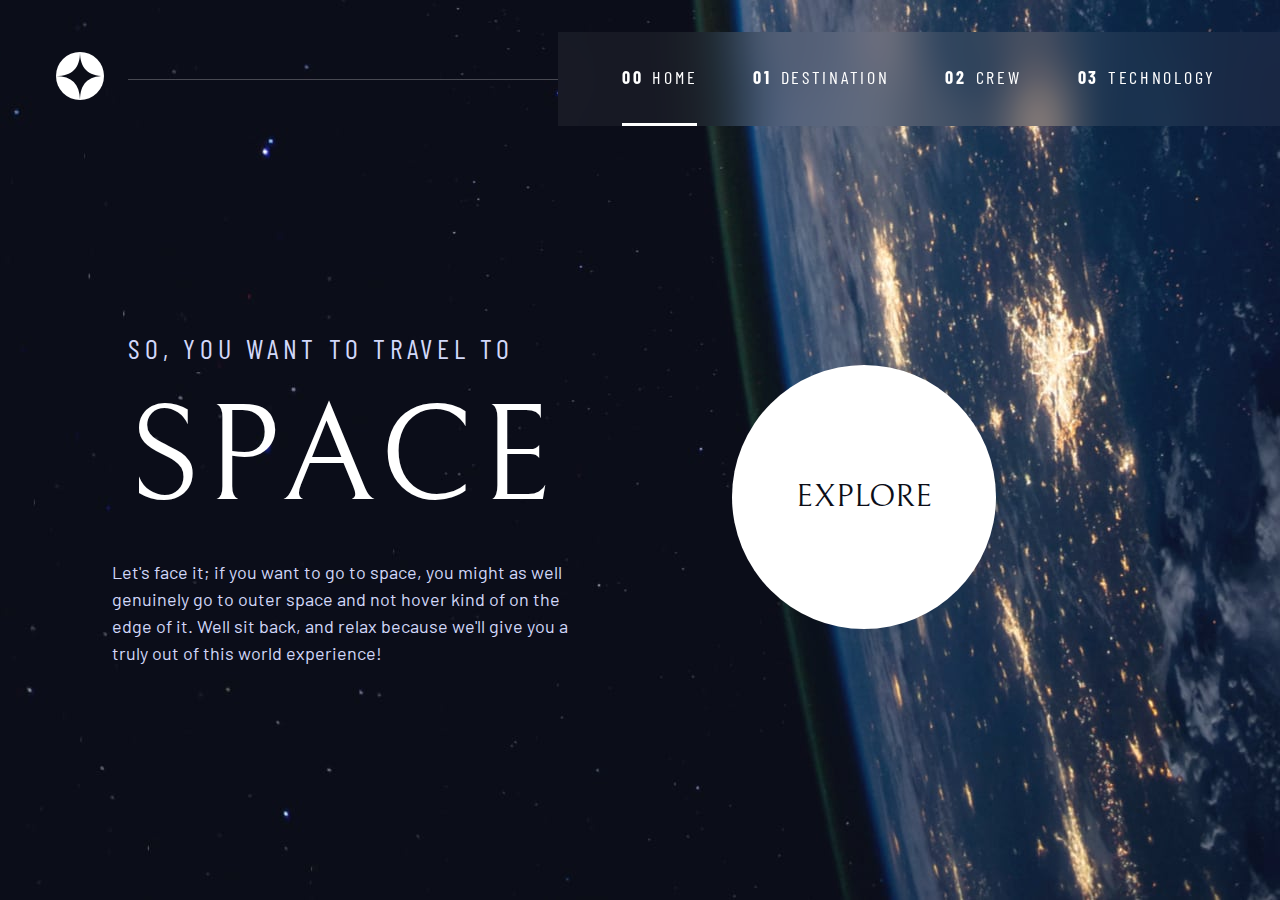
==== commit c7b880bc: "Finish the website" ====
--- a/html/index.html
+++ b/html/index.html
@@ -7,7 +7,10 @@
     <meta http-equiv="X-UA-Compatible" content="ie=edge">
 
     <!-- Favicon -->
-    <link rel="icon" type="image/png" sizes="32x32" href="../assets/img/favicon-32x32.png">
+    <link rel="apple-touch-icon" sizes="180x180" href="../assets/img/favicon/apple-touch-icon.png">
+    <link rel="icon" type="image/png" sizes="32x32" href="../assets/img/favicon/favicon-32x32.png">
+    <link rel="icon" type="image/png" sizes="16x16" href="../assets/img/favicon/favicon-16x16.png">
+    <link rel="manifest" href="../assets/img/favicon/site.webmanifest">
 
     <!-- Google fonts -->
     <link rel="preconnect" href="https://fonts.googleapis.com">
@@ -18,10 +21,10 @@
 
     <!-- Our custom CSS -->
     <link rel="stylesheet" href="../assets/css/index.css">
-    <title>Frontend Mentor | Space tourism website</title>
+    <title>Space Tourism</title>
 
     <!-- JavaScript file -->
-    <script src="../assets/js/index.js" defer></script>
+    <script src="../assets/js/navigation.js" defer></script>
 </head>
 
 <body class="home">
@@ -29,7 +32,7 @@
     <header class="primary-header flex">
         <!-- logo -->
         <div>
-            <img src="../assets/img/shared/logo.svg" alt="space tourism logo" class="logo">
+            <a href="index.html"><img src="../assets/img/shared/logo.svg" alt="space tourism logo" class="logo"></a>
         </div>
 
         <!-- hamburger menu button -->
@@ -40,14 +43,14 @@
         <!-- navbar -->
         <nav>
             <ul id="primary-navigation" data-visible="false" class="primary-navigation underline-indicators flex">
-                <li class="active"><a class="ff-sans-cond uppercase text-white letter-spacing-2"
-                        href="index.html"><span aria-hidden="true">00</span>Home</a>
-                <li><a class="ff-sans-cond uppercase text-white letter-spacing-2"
-                        href="./destination.html"><span aria-hidden="true">01</span>Destination</a>
-                <li><a class="ff-sans-cond uppercase text-white letter-spacing-2"
-                        href="./crew.html"><span aria-hidden="true">02</span>Crew</a>
-                <li><a class="ff-sans-cond uppercase text-white letter-spacing-2"
-                        href="./technology.html"><span aria-hidden="true">03</span>Technology</a>
+                <li class="active"><a class="ff-sans-cond uppercase text-white letter-spacing-2" href="index.html"><span
+                            aria-hidden="true">00</span>Home</a>
+                <li><a class="ff-sans-cond uppercase text-white letter-spacing-2" href="./destination.html"><span
+                            aria-hidden="true">01</span>Destination</a>
+                <li><a class="ff-sans-cond uppercase text-white letter-spacing-2" href="./crew.html"><span
+                            aria-hidden="true">02</span>Crew</a>
+                <li><a class="ff-sans-cond uppercase text-white letter-spacing-2" href="./technology.html"><span
+                            aria-hidden="true">03</span>Technology</a>
             </ul>
         </nav>
 
--- a/assets/css/index.css
+++ b/assets/css/index.css
@@ -9,7 +9,8 @@
     --clr-white: 0 0% 100%;
 
     /* font-sizes */
-    --fs-900: clamp(5rem, 7vw + 1rem, 9.375rem);
+    /* --fs-900: clamp(5rem, 7vw + 1rem, 9.375rem); */
+    --fs-900: clamp(8.5rem, 7vw + 1rem, 9.375rem);
     --fs-800: 3.5rem;
     --fs-700: 1.5rem;
     --fs-600: 1rem;
@@ -309,7 +310,7 @@
 /* ---------------------------- */
 
 .large-button {
-    font-size: 2rem;
+    font-size: 1.5rem;
     position: relative;
     /* 0 top & bottom, 2em left & right */
     display: inline-grid;
@@ -553,82 +554,6 @@
     background-position: bottom center;
 }
 
-/* home */
-.home {
-    background-image: url(../img/home/background-home-mobile.jpg);
-}
-
-@media (min-width: 35rem) {
-    .home {
-        background-position: center center;
-        background-image: url(../img/home/background-home-tablet.jpg);
-    }
-}
-
-@media (min-width: 45rem) {
-    .home {
-        background-image: url(../img/home/background-home-desktop.jpg);
-    }
-}
-
-/* destination */
-.destination {
-    background-image: url(../img/destination/background-destination-mobile.jpg);
-}
-
-@media (min-width: 35rem) {
-    .destination {
-        background-position: center center;
-        background-image: url(../img/destination/background-destination-tablet.jpg);
-    }
-}
-
-@media (min-width: 45rem) {
-    .destination {
-        background-image: url(../img/destination/background-destination-desktop.jpg);
-    }
-}
-
-/* crew */
-.crew {
-    background-image: url(../img/crew/background-crew-mobile.jpg);
-}
-
-@media (min-width: 35rem) {
-    .crew {
-        background-position: center center;
-        background-image: url(../img/crew/background-crew-tablet.jpg);
-    }
-}
-
-@media (min-width: 45rem) {
-    .crew {
-        background-image: url(../img/crew/background-crew-desktop.jpg);
-    }
-}
-
-/* technology */
-.technology {
-    background-image: url(../img/technology/background-technology-mobile.jpg);
-}
-
-@media (min-width: 35rem) {
-    .technology {
-        background-position: center center;
-        background-image: url(../img/technology/background-technology-tablet.jpg);
-    }
-}
-
-@media (min-width: 45rem) {
-    .technology {
-        background-image: url(../img/technology/background-technology-desktop.jpg);
-    }
-}
-
-/* ---------------------------- */
-/* Layouts -------------------- */
-/* ---------------------------- */
-
 .grid-container {
     text-align: center;
     display: grid;
@@ -636,6 +561,131 @@
     padding-inline: 1rem;
     padding-bottom: 4rem;
 }
+
+/* home */
+.home {
+    background-image: url(../img/home/background-home-mobile.jpg);
+}
+
+.grid-container--home h1 {
+    padding-inline: 1rem;
+    padding-bottom: 1rem;
+}
+
+.grid-container--home p {
+    padding-inline: 1rem;
+    padding-bottom: 1rem;
+}
+
+@media (min-width: 35rem) {
+    .home {
+        background-position: center center;
+        background-image: url(../img/home/background-home-tablet.jpg);
+    }
+
+    .grid-container--home h1 {
+        padding-top: 5rem;
+        padding-bottom: 1.5rem;
+    }
+
+    .grid-container--home p {
+        padding-inline: 10rem;
+        padding-bottom: 7rem;
+    }
+
+    .grid-container--home .large-button {
+        font-size: 2rem;
+    }
+}
+
+@media (min-width: 45rem) {
+    .home {
+        background-image: url(../img/home/background-home-desktop.jpg);
+    }
+
+    .grid-container .grid-container--home {
+        padding-top: 4rem;
+    }
+
+    .grid-container--home h1 {
+        padding-top: 0;
+    }
+
+    .grid-container--home p {
+        padding-inline: 0rem;
+        padding-bottom: 0rem;
+    }
+
+    .grid-container--home .large-button {
+        font-size: 2rem;
+    }
+
+    .grid-container--home>*:first-child {
+        grid-column: 2;
+    }
+
+    .grid-container--home>*:last-child {
+        grid-column: 3;
+    }
+}
+
+/* destination */
+.destination {
+    background-image: url(../img/destination/background-destination-mobile.jpg);
+}
+
+@media (min-width: 35rem) {
+    .destination {
+        background-position: center center;
+        background-image: url(../img/destination/background-destination-tablet.jpg);
+    }
+}
+
+@media (min-width: 45rem) {
+    .destination {
+        background-image: url(../img/destination/background-destination-desktop.jpg);
+    }
+}
+
+/* crew */
+.crew {
+    background-image: url(../img/crew/background-crew-mobile.jpg);
+}
+
+@media (min-width: 35rem) {
+    .crew {
+        background-position: center center;
+        background-image: url(../img/crew/background-crew-tablet.jpg);
+    }
+}
+
+@media (min-width: 45rem) {
+    .crew {
+        background-image: url(../img/crew/background-crew-desktop.jpg);
+    }
+}
+
+/* technology */
+.technology {
+    background-image: url(../img/technology/background-technology-mobile.jpg);
+}
+
+@media (min-width: 35rem) {
+    .technology {
+        background-position: center center;
+        background-image: url(../img/technology/background-technology-tablet.jpg);
+    }
+}
+
+@media (min-width: 45rem) {
+    .technology {
+        background-image: url(../img/technology/background-technology-desktop.jpg);
+    }
+}
+
+/* ---------------------------- */
+/* Layouts -------------------- */
+/* ---------------------------- */
 
 .grid-container p:not([class]) {
     max-width: 50ch;
@@ -667,6 +717,7 @@
 
 .grid-container--destination>.destination-info {
     grid-area: content;
+    padding-inline: 1.5rem;
 }
 
 .destination-meta {
@@ -678,6 +729,43 @@
 
 .destination-meta p {
     font-size: 1.75rem;
+}
+
+@media (min-width: 35em) {
+    .grid-container--destination>.destination-info {
+        grid-area: content;
+        padding-inline: 5rem;
+    }
+
+    .destination-meta {
+        flex-direction: row;
+        justify-content: space-evenly;
+    }
+}
+
+@media (min-width: 45em) {
+    .grid-container--destination {
+        justify-items: start;
+        align-content: start;
+        grid-template-areas:
+            '. title title .'
+            '. image tabs .'
+            '. image content .';
+    }
+
+    .grid-container--destination>.destination-info {
+        grid-area: content;
+        padding-inline: 0rem;
+    }
+
+    .grid-container--destination>picture {
+        max-width: 90%;
+    }
+
+    .destination-meta {
+        --gap: min(6vw, 6rem);
+        justify-content: start;
+    }
 }
 
 /* crew layout */
@@ -702,6 +790,7 @@
 
 .grid-container--crew>.crew-details {
     grid-area: content;
+    padding-inline: 1.5rem;
 }
 
 .crew-details h2 {
@@ -713,11 +802,6 @@
     .numbered-title {
         justify-self: start;
         margin-top: 2rem;
-    }
-
-    .destination-meta {
-        flex-direction: row;
-        justify-content: space-evenly;
     }
 
     .grid-container--crew {
@@ -728,45 +812,18 @@
             'tabs'
             'image';
     }
+
+    .grid-container--crew>.crew-details {
+        grid-area: content;
+        padding-inline: 5rem;
+    }
 }
 
 @media (min-width: 45em) {
     .grid-container {
         text-align: left;
         column-gap: var(--container-gap, 2rem);
-        /* grid-template-columns: minmax(1rem, 1fr) repeat(2, minmax(0, 30rem)) minmax(1rem, 1fr); */
         grid-template-columns: minmax(1rem, 0.5fr) repeat(2, minmax(0, 30rem)) minmax(1rem, 1fr);
-    }
-
-    .grid-container--home {
-        padding-bottom: max(6rem, 20vh);
-        align-items: end;
-    }
-
-    .grid-container--home>*:first-child {
-        grid-column: 2;
-    }
-
-    .grid-container--home>*:last-child {
-        grid-column: 3;
-    }
-
-    .grid-container--destination {
-        justify-items: start;
-        align-content: start;
-        grid-template-areas:
-            '. title title .'
-            '. image tabs .'
-            '. image content .';
-    }
-
-    .grid-container--destination>picture {
-        max-width: 90%;
-    }
-
-    .destination-meta {
-        --gap: min(6vw, 6rem);
-        justify-content: start;
     }
 
     .grid-container--crew {
@@ -776,6 +833,11 @@
             '. title title .'
             '. content image .'
             '. tabs image .';
+    }
+
+    .grid-container--crew>.crew-details {
+        grid-area: content;
+        padding-inline: 0.5rem;
     }
 
     /* .grid-container--crew>.dot-indicators {
